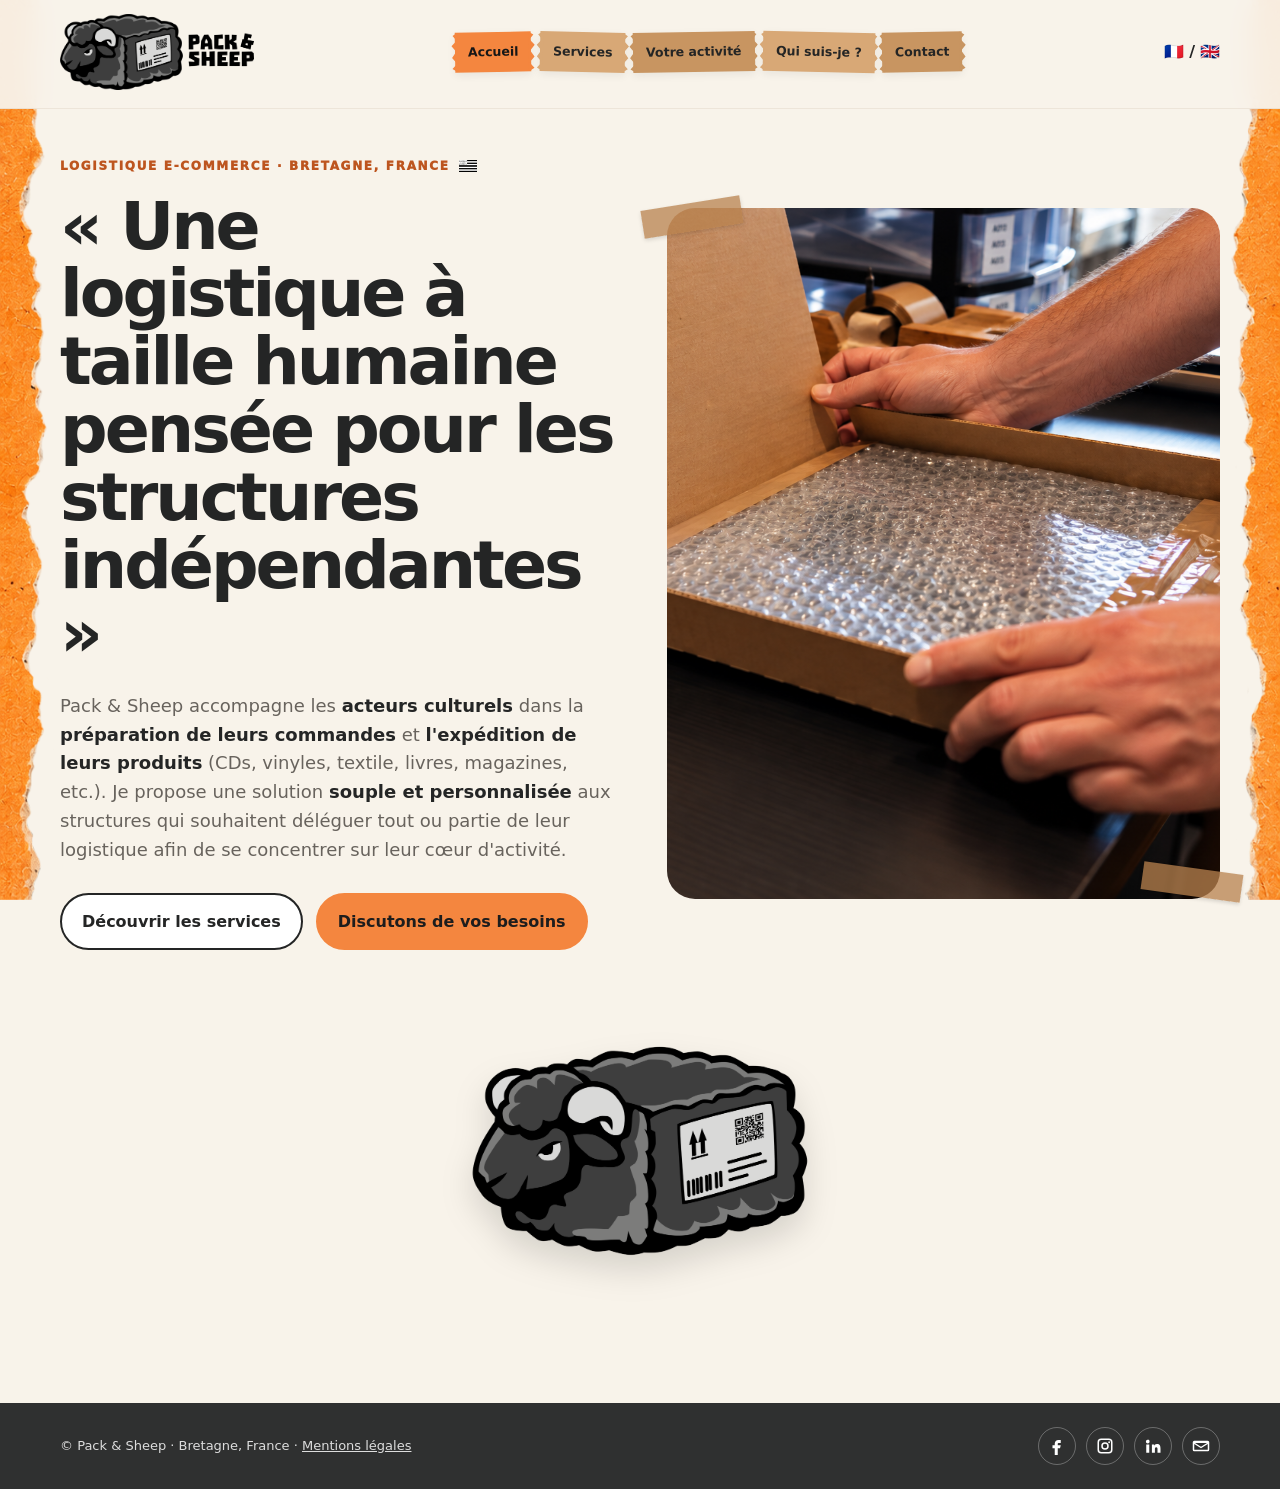
==== index.html @ a70dde85 "Add files via upload Mise en ligne initiale du site Pack & Sheep" ====
<!DOCTYPE html>

<html lang="fr"><head><meta charset="utf-8"/><meta content="width=device-width,initial-scale=1" name="viewport"/><title>Accueil — Pack &amp; Sheep</title><meta content="Logistique à taille humaine pour les structures indépendantes — Bretagne, France." name="description"/><link href="style.css" rel="stylesheet"/></head><body class=""><div class="site"><nav class="nav"><div class="wrap navin"><a class="brand" href="index.html"><img alt="Pack &amp; Sheep" src="assets/logo.png"/></a><div class="links"><a class="tape active" href="index.html">Accueil</a><a class="tape" href="services.html">Services</a><a class="tape" href="activite.html">Votre activité</a><a class="tape" href="qui-suis-je.html">Qui suis-je ?</a><a class="tape" href="contact.html">Contact</a></div><div aria-label="Language" class="lang-switch"><span class="lang-current">🇫🇷</span> / <a href="en/index.html">🇬🇧</a></div><a class="btn orange mobile" href="contact.html">Contact</a></div></nav><main><section class="hero"><div class="wrap hero-grid"><div><div class="eyebrow">Logistique e-commerce · Bretagne, France <img class="location-flag" src="assets/drapeau-breton.png" alt="Drapeau breton"/></div><h1>« Une logistique à taille humaine pensée pour les structures indépendantes »</h1><p class="lead">Pack &amp; Sheep accompagne les <strong>acteurs culturels</strong> dans la <strong>préparation de leurs commandes</strong> et <strong>l'expédition de leurs produits</strong> (CDs, vinyles, textile, livres, magazines, etc.). Je propose une solution <strong>souple et personnalisée</strong> aux structures qui souhaitent déléguer tout ou partie de leur logistique afin de se concentrer sur leur cœur d'activité.</p><div class="actions"><a class="btn light" href="services.html">Découvrir les services</a><a class="btn orange" href="contact.html">Discutons de vos besoins</a></div></div><div class="hero-photo"><img alt="Préparation soigneuse d'une commande" src="assets/emballage.png"/></div></div><div class="mascot"><img alt="Bélier Pack &amp; Sheep" src="assets/sheep.png"/></div></section></main><footer class="footer"><div class="wrap footin"><div class="legal">© Pack &amp; Sheep · Bretagne, France · <a href="mentions-legales.html">Mentions légales</a></div><div class="social"><a aria-label="Facebook" href="https://www.facebook.com/packandsheep" target="_blank"><svg viewbox="0 0 24 24"><path d="M14 8h3V4h-3c-3 0-5 2-5 5v2H6v4h3v9h4v-9h3l1-4h-4V9c0-.7.3-1 1-1z"></path></svg></a><a aria-label="Instagram" href="https://www.instagram.com/packandsheep/" target="_blank"><svg viewbox="0 0 24 24"><path d="M7 2h10a5 5 0 0 1 5 5v10a5 5 0 0 1-5 5H7a5 5 0 0 1-5-5V7a5 5 0 0 1 5-5zm0 2a3 3 0 0 0-3 3v10a3 3 0 0 0 3 3h10a3 3 0 0 0 3-3V7a3 3 0 0 0-3-3H7zm5 3a5 5 0 1 1 0 10 5 5 0 0 1 0-10zm0 2a3 3 0 1 0 0 6 3 3 0 0 0 0-6zm5.5-3.2a1.2 1.2 0 1 1 0 2.4 1.2 1.2 0 0 1 0-2.4z"></path></svg></a><a aria-label="LinkedIn" href="https://linkedin.com/company/packandsheep" rel="noopener noreferrer" target="_blank"><svg viewbox="0 0 24 24"><path d="M4.98 3.5A2.5 2.5 0 1 1 5 8.5a2.5 2.5 0 0 1-.02-5zM3 10h4v11H3V10zm6.5 0h3.83v1.5h.05c.53-1.01 1.84-2.08 3.79-2.08C21.22 9.42 22 12.09 22 15.56V21h-4v-4.82c0-1.15-.02-2.63-1.6-2.63-1.61 0-1.86 1.26-1.86 2.55V21h-4V10z"></path></svg></a><a aria-label="E-mail" href="mailto:packandsheep@gmail.com"><svg viewbox="0 0 24 24"><path d="M3 5h18a2 2 0 0 1 2 2v10a2 2 0 0 1-2 2H3a2 2 0 0 1-2-2V7a2 2 0 0 1 2-2zm9 8 8-5H4l8 5zm0 2L3 9.4V17h18V9.4L12 15z"></path></svg></a></div></div></footer></div><script src="common.js" defer></script></body></html>
---- style.css ----
:root{--ink:#242525;--muted:#68635d;--paper:#f8f3ea;--white:#fff;--orange:#f4863f;--orange2:#ffad73;--line:#ded5c8;--max:1160px;--tape:#b9804e;--charcoal:#2f3030}
*{box-sizing:border-box}html{background:#e97835}body{margin:0;font-family:Inter,ui-sans-serif,system-ui,-apple-system,"Segoe UI",sans-serif;color:var(--ink);line-height:1.6;background:var(--paper)}a{color:inherit}.site{max-width:1440px;margin:auto;min-height:100vh;background:var(--paper);position:relative;display:flex;flex-direction:column;box-shadow:0 0 70px #5d2e1538}.site main{flex:1}
.site:before,.site:after{content:"";position:fixed;z-index:5;top:0;bottom:0;width:clamp(34px,4.2vw,64px);pointer-events:none;background-repeat:no-repeat;background-size:100% 100%}
.site:before{left:0;background-image:url("assets/bordure-gauche.png");background-position:left center}
.site:after{right:0;background-image:url("assets/bordure-droite.png");background-position:right center}
.wrap{width:min(calc(100% - 64px),var(--max));margin:auto}.nav{padding:14px 0 18px;background:#f8f3eaf2;backdrop-filter:blur(12px);position:sticky;top:0;z-index:20;border-bottom:1px solid #8d68451a}.navin{display:flex;align-items:center;justify-content:space-between;gap:20px}.brand img{display:block;width:194px}.links{display:flex;align-items:center;gap:8px;flex-wrap:wrap;justify-content:flex-end}.tape{position:relative;text-decoration:none;font-weight:900;font-size:12.5px;padding:10px 13px;background:#c89561;transform:rotate(-1deg);box-shadow:0 3px 8px #0001}.tape:nth-child(even){transform:rotate(1.2deg);background:#d8a876}.tape:before,.tape:after{content:"";position:absolute;top:0;bottom:0;width:8px;background:inherit}.tape:before{left:-5px;clip-path:polygon(100% 0,35% 8%,85% 20%,20% 34%,78% 48%,25% 63%,88% 78%,28% 91%,100% 100%)}.tape:after{right:-5px;clip-path:polygon(0 0,65% 8%,15% 20%,80% 34%,22% 48%,75% 63%,12% 78%,72% 91%,0 100%)}.tape.active{background:var(--orange);color:#171717}.section{padding:72px 0}.hero{padding:48px 0 78px}.hero-grid,.split{display:grid;grid-template-columns:1fr 1fr;gap:54px;align-items:center}.eyebrow{font-size:12px;font-weight:950;text-transform:uppercase;letter-spacing:.14em;color:#bd551f;margin-bottom:16px}.hero h1,.page-title{font-size:clamp(40px,5.2vw,70px);line-height:1.02;letter-spacing:-.045em;margin:0 0 24px}.lead{font-size:18px;color:var(--muted);max-width:690px}.lead strong,.copy strong{color:var(--ink)}.hero-photo,.bio-photo{position:relative}.hero-photo:before,.hero-photo:after,.bio-photo:before,.bio-photo:after{content:"";position:absolute;width:100px;height:28px;background:#b9824ebf;z-index:3;box-shadow:0 2px 4px #0002}.hero-photo:before,.bio-photo:before{top:-5px;left:-25px;transform:rotate(-9deg)}.hero-photo:after,.bio-photo:after{right:-22px;bottom:3px;transform:rotate(8deg)}.hero-photo img,.photo{width:100%;display:block;border-radius:28px;object-fit:cover}.hero-photo img{aspect-ratio:4/5}.actions{display:flex;gap:13px;flex-wrap:wrap;margin-top:28px}.btn{display:inline-flex;align-items:center;justify-content:center;padding:14px 20px;border-radius:999px;text-decoration:none;font-weight:900;background:var(--ink);color:#fff;border:2px solid var(--ink)}.btn.orange{background:var(--orange);border-color:var(--orange);color:#1d1d1d}.btn.light{background:white;color:var(--ink)}.mascot{display:flex;justify-content:center;margin:10px 0 -25px}.mascot img{width:min(390px,72vw);filter:drop-shadow(0 16px 16px #0002)}.pagehead{padding:60px 0 28px}.pagehead p{max-width:760px}.cards{display:grid;grid-template-columns:1fr 1fr;gap:20px}.card{background:#fff;border:1px solid var(--line);border-radius:26px;overflow:hidden}.card img{width:100%;height:250px;object-fit:cover}.card .copy{padding:28px}.card h2,.card h3{margin:0 0 10px;letter-spacing:-.025em}.card h2{font-size:31px}.card p{color:var(--muted);margin:0}.card.storage{grid-column:1/-1;display:grid;grid-template-columns:.72fr 1.28fr}.card.storage img{height:100%;min-height:270px}.card.storage .copy{display:flex;flex-direction:column;justify-content:center}.report{display:grid;grid-template-columns:150px 1fr;gap:28px;align-items:center;background:#343939;color:#fff;padding:28px;border-radius:26px;margin-top:20px}.report img{width:130px}.report p{color:#dedede;margin:5px 0 0}.report strong,.stand strong,.contactbox strong{color:inherit}.download{margin:34px 0;text-align:center;padding:36px 24px;background:#fff;border:1px dashed #b9a894;border-radius:24px}.download .btn{font-size:19px;padding:17px 25px}.download p{margin:16px 0 0;color:var(--muted)}.stand{background:#2f3030;color:white;border-radius:28px;overflow:hidden;display:grid;grid-template-columns:1.2fr .8fr}.stand img{width:100%;height:100%;min-height:360px;object-fit:cover}.stand .copy{padding:42px;display:flex;justify-content:center;flex-direction:column}.stand p{color:#ddd}.process{margin-top:58px;padding-top:50px;border-top:2px dashed #c9b7a4}.process h2{font-size:42px;margin:0 0 28px}.steps{display:grid;grid-template-columns:repeat(5,1fr);gap:14px}.step{background:#fff;border:1px solid var(--line);border-radius:20px;padding:22px}.bubble{width:38px;height:38px;border-radius:50%;background:var(--orange);display:grid;place-items:center;font-weight:950;margin-bottom:14px}.step h3{margin:0 0 6px;font-size:17px}.step p{font-size:14px;color:var(--muted);margin:0}
.activity{padding:24px 0 82px}.activity-box{display:grid;grid-template-columns:1.1fr .9fr;gap:26px;align-items:stretch}.activity-box>*{min-height:0}.activity-copy,.activity-visual{border-radius:28px;height:100%}.activity-copy{background:var(--orange);padding:42px;color:#222}.activity-copy .lead{color:#2e2925}.activity-visual{background:#343939;padding:18px;display:flex;align-items:stretch;min-height:0;max-height:100%;overflow:hidden}.activity-visual img{width:100%;height:100%;min-height:0;border-radius:18px;object-fit:cover;object-position:center 48%}.tags{display:flex;flex-wrap:wrap;gap:10px;margin-top:25px}.tag{padding:9px 13px;border:1px solid #34271e55;background:#fff7;border-radius:999px;font-weight:850;font-size:13px}.bio-grid{display:grid;grid-template-columns:.9fr 1.1fr;gap:52px;align-items:center}.bio-photo img{width:100%;border-radius:28px;filter:grayscale(1);display:block}.why{margin-top:65px;background:#fff;border-radius:30px;padding:42px;display:grid;grid-template-columns:.42fr 1.16fr .42fr;gap:30px;align-items:center}.why-logo{display:flex;align-items:center;justify-content:center}.why-logo img{width:100%;max-height:205px;object-fit:contain}.why-logo.sheep img{transform:none;width:86%;max-height:185px}.why-logo.cloud img{width:95%;max-height:200px}.contactbox{background:#343939;color:#fff;border-radius:30px;padding:52px;display:grid;grid-template-columns:1.15fr .85fr;gap:40px}.contactbox .lead{color:#ddd}.social-big{display:grid;gap:13px}.social-big a{display:flex;align-items:center;gap:15px;padding:16px 18px;border:1px solid #ffffff2b;border-radius:16px;text-decoration:none;font-weight:900}.social-big svg{width:31px;height:31px;fill:currentColor}.legal-content{max-width:850px}.legal-card{background:#fff;border:1px solid var(--line);border-radius:24px;padding:28px;margin:20px 0}.legal-card h2{margin-top:0}.legal-card p:last-child{margin-bottom:0}.todo{border-left:5px solid var(--orange);padding-left:16px;color:var(--muted)}
.footer{background:#2f3030;color:#fff;padding:24px 0;position:relative;z-index:10}.footin{display:flex;justify-content:space-between;align-items:center;gap:20px}.social{display:flex;gap:10px}.social a{width:38px;height:38px;border:1px solid #ffffff4a;border-radius:50%;display:grid;place-items:center}.social svg{width:18px;height:18px;fill:currentColor}.legal{font-size:13px;color:#ddd}.mobile{display:none}
@media(max-width:1050px){.brand img{width:173px}.tape{font-size:11.5px;padding:9px 10px}.links{gap:6px}}
@media(max-width:820px){.site:before,.site:after{display:none}.wrap{width:min(calc(100% - 32px),var(--max))}.nav{position:sticky}.navin{align-items:center}.links{display:none}.mobile{display:inline-flex}.hero-grid,.split,.bio-grid,.activity-box,.contactbox{grid-template-columns:1fr}.hero-photo{order:-1}.hero-photo img{aspect-ratio:4/3}.cards{grid-template-columns:1fr}.card.storage{grid-column:auto;display:block}.card.storage img{height:240px;min-height:0}.report{grid-template-columns:90px 1fr}.report img{width:82px}.stand{grid-template-columns:1fr}.steps{grid-template-columns:1fr 1fr}.why{grid-template-columns:1fr;padding:28px}.why-logo img{max-height:160px}.footin{align-items:flex-start;flex-direction:column}.hero h1,.page-title{font-size:43px}.section{padding:55px 0}.hero-photo:before,.hero-photo:after,.bio-photo:before,.bio-photo:after{width:75px;height:22px}}
@media(max-width:520px){.steps{grid-template-columns:1fr}.brand img{width:160px}.report{grid-template-columns:1fr}.contactbox{padding:30px}.activity-copy{padding:28px}}

.lang-switch{display:flex;align-items:center;gap:5px;white-space:nowrap;font-weight:900;font-size:16px;padding:0;background:transparent;border:0}.lang-switch a{text-decoration:none;opacity:1}.lang-current{opacity:1}
@media(max-width:1050px){.lang-switch{font-size:14px;padding:6px 7px}}
@media(max-width:820px){.lang-switch{margin-left:auto}.navin>.mobile{margin-left:0}}

.location-flag{height:1em;width:auto;vertical-align:-0.12em;margin-left:.28em;display:inline-block}


/* ===== V3.9 — responsive mobile ===== */
.mobile-menu-toggle{display:none}
@media (max-width:820px){
  html{background:var(--paper);overflow-x:hidden}
  body{overflow-x:hidden}
  .site{width:100%;max-width:none;box-shadow:none;overflow:hidden}
  .site:before,.site:after{display:none!important}
  .wrap{width:min(calc(100% - 36px),var(--max))}

  .nav{padding:9px 0 10px;position:sticky;top:0;z-index:100;background:#f8f3eafa;backdrop-filter:blur(14px)}
  .navin{display:grid;grid-template-columns:minmax(0,1fr) auto auto;gap:10px;position:relative}
  .brand{min-width:0;display:flex;align-items:center}
  .brand img{width:154px;max-width:100%;height:auto}
  .lang-switch{font-size:14px;gap:3px;margin:0;padding:0;align-self:center}
  .navin>.mobile{display:none!important}
  .mobile-menu-toggle{display:grid;width:42px;height:42px;padding:0;border:1px solid #d9cdbf;border-radius:12px;background:#fff;place-items:center;cursor:pointer;color:var(--ink)}
  .mobile-menu-toggle span,.mobile-menu-toggle:before,.mobile-menu-toggle:after{content:"";display:block;width:20px;height:2px;background:currentColor;border-radius:2px;transition:transform .2s,opacity .2s}
  .mobile-menu-toggle span{margin:4px 0}
  .mobile-menu-toggle[aria-expanded="true"] span{opacity:0}
  .mobile-menu-toggle[aria-expanded="true"]:before{transform:translateY(6px) rotate(45deg)}
  .mobile-menu-toggle[aria-expanded="true"]:after{transform:translateY(-6px) rotate(-45deg)}
  .links{display:none;position:absolute;left:0;right:0;top:calc(100% + 10px);padding:14px 18px 18px;background:#f8f3ea;border:1px solid #ded5c8;border-radius:0 0 18px 18px;box-shadow:0 16px 30px #0002;flex-direction:column;align-items:stretch;gap:8px}
  .links.mobile-open{display:flex}
  .tape,.tape:nth-child(even){display:block;width:100%;font-size:14px;padding:11px 15px;text-align:center;transform:none}

  .hero{padding:28px 0 48px}
  .hero-grid,.split,.bio-grid,.activity-box,.contactbox{grid-template-columns:1fr;gap:28px}
  .hero-grid{display:flex;flex-direction:column}
  .hero-grid>div:first-child{order:1}.hero-photo{order:2}
  .eyebrow{font-size:11px;margin-bottom:12px}
  .hero h1,.page-title{font-size:clamp(36px,10vw,48px);line-height:1.04;margin-bottom:20px}
  .lead{font-size:16px;line-height:1.65}
  .actions{display:grid;grid-template-columns:1fr;gap:10px;margin-top:24px}
  .btn{width:100%;min-height:50px;padding:13px 18px;text-align:center}
  .hero-photo img{aspect-ratio:4/3;border-radius:22px}
  .hero-photo:before,.hero-photo:after,.bio-photo:before,.bio-photo:after{width:70px;height:20px}
  .mascot{margin:22px 0 -12px}.mascot img{width:min(290px,76vw)}

  .section{padding:46px 0}.pagehead{padding:38px 0 18px}
  .cards{grid-template-columns:1fr;gap:16px}.card{border-radius:20px}.card img{height:210px}.card .copy{padding:22px}.card h2{font-size:27px}
  .card.storage{grid-column:auto;display:block}.card.storage img{height:205px;min-height:0}
  .report{grid-template-columns:76px 1fr;gap:18px;padding:22px;border-radius:20px}.report img{width:72px}
  .download{margin:25px 0;padding:27px 18px}.download .btn{font-size:16px}
  .stand{grid-template-columns:1fr;border-radius:22px}.stand img{min-height:0;height:250px}.stand .copy{padding:27px}
  .process{margin-top:42px;padding-top:38px}.process h2{font-size:32px}.steps{grid-template-columns:1fr;gap:12px}.step{padding:19px}

  .activity{padding:16px 0 52px}.activity-box{gap:18px}.activity-copy{padding:27px;border-radius:22px}.activity-visual{padding:12px;border-radius:22px}.activity-visual img{height:auto;aspect-ratio:1/1;object-fit:cover}
  .tags{gap:8px}.tag{font-size:12px;padding:8px 11px}

  .bio-grid{gap:30px}.bio-photo img{border-radius:22px}
  .why{margin-top:42px;padding:26px 20px;grid-template-columns:1fr;gap:18px;border-radius:22px}
  .why>div:nth-child(2){order:1}.why-logo.sheep{order:2}.why-logo.cloud{order:3}
  .why-logo img{max-height:145px}.why-logo.sheep img{width:auto;max-width:62%;max-height:145px}.why-logo.cloud img{width:auto;max-width:72%;max-height:155px}

  .contactbox{padding:28px 22px;border-radius:22px}.social-big a{padding:14px 15px}.social-big svg{width:28px;height:28px}
  .legal-card{padding:21px 19px;border-radius:18px}

  .footer{padding:22px 0}.footin{flex-direction:column;align-items:center;gap:17px;text-align:center}.legal{font-size:12px}.social{justify-content:center;flex-wrap:wrap}.social a{width:42px;height:42px}
}
@media (max-width:390px){
  .wrap{width:calc(100% - 28px)}
  .brand img{width:140px}
  .navin{gap:7px}
  .mobile-menu-toggle{width:39px;height:39px}
  .hero h1,.page-title{font-size:34px}
  .contactbox{padding:24px 18px}
}
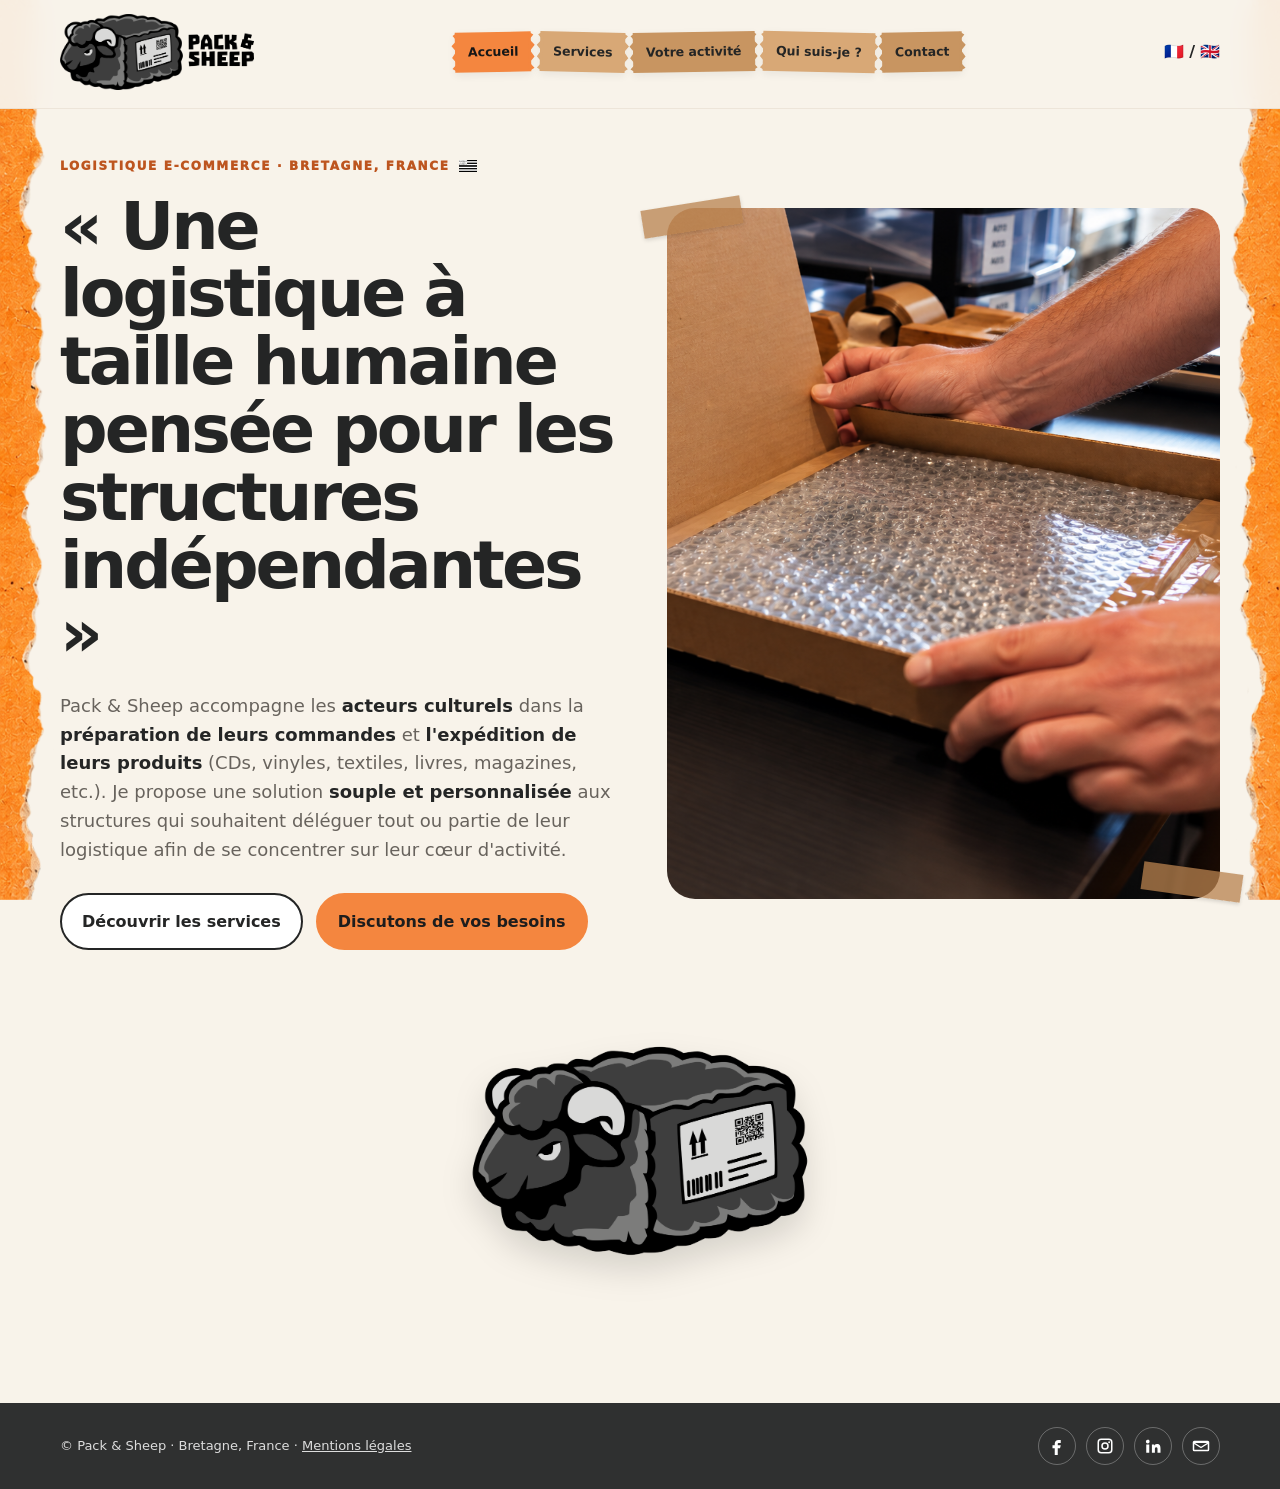
==== commit ac9fcbc9: "Fix HTML formatting and structure" ====
--- a/index.html
+++ b/index.html
@@ -1,3 +1,3 @@
 <!DOCTYPE html>
 
-<html lang="fr"><head><meta charset="utf-8"/><meta content="width=device-width,initial-scale=1" name="viewport"/><title>Accueil — Pack &amp; Sheep</title><meta content="Logistique à taille humaine pour les structures indépendantes — Bretagne, France." name="description"/><link href="style.css" rel="stylesheet"/></head><body class=""><div class="site"><nav class="nav"><div class="wrap navin"><a class="brand" href="index.html"><img alt="Pack &amp; Sheep" src="assets/logo.png"/></a><div class="links"><a class="tape active" href="index.html">Accueil</a><a class="tape" href="services.html">Services</a><a class="tape" href="activite.html">Votre activité</a><a class="tape" href="qui-suis-je.html">Qui suis-je ?</a><a class="tape" href="contact.html">Contact</a></div><div aria-label="Language" class="lang-switch"><span class="lang-current">🇫🇷</span> / <a href="en/index.html">🇬🇧</a></div><a class="btn orange mobile" href="contact.html">Contact</a></div></nav><main><section class="hero"><div class="wrap hero-grid"><div><div class="eyebrow">Logistique e-commerce · Bretagne, France <img class="location-flag" src="assets/drapeau-breton.png" alt="Drapeau breton"/></div><h1>« Une logistique à taille humaine pensée pour les structures indépendantes »</h1><p class="lead">Pack &amp; Sheep accompagne les <strong>acteurs culturels</strong> dans la <strong>préparation de leurs commandes</strong> et <strong>l'expédition de leurs produits</strong> (CDs, vinyles, textile, livres, magazines, etc.). Je propose une solution <strong>souple et personnalisée</strong> aux structures qui souhaitent déléguer tout ou partie de leur logistique afin de se concentrer sur leur cœur d'activité.</p><div class="actions"><a class="btn light" href="services.html">Découvrir les services</a><a class="btn orange" href="contact.html">Discutons de vos besoins</a></div></div><div class="hero-photo"><img alt="Préparation soigneuse d'une commande" src="assets/emballage.png"/></div></div><div class="mascot"><img alt="Bélier Pack &amp; Sheep" src="assets/sheep.png"/></div></section></main><footer class="footer"><div class="wrap footin"><div class="legal">© Pack &amp; Sheep · Bretagne, France · <a href="mentions-legales.html">Mentions légales</a></div><div class="social"><a aria-label="Facebook" href="https://www.facebook.com/packandsheep" target="_blank"><svg viewbox="0 0 24 24"><path d="M14 8h3V4h-3c-3 0-5 2-5 5v2H6v4h3v9h4v-9h3l1-4h-4V9c0-.7.3-1 1-1z"></path></svg></a><a aria-label="Instagram" href="https://www.instagram.com/packandsheep/" target="_blank"><svg viewbox="0 0 24 24"><path d="M7 2h10a5 5 0 0 1 5 5v10a5 5 0 0 1-5 5H7a5 5 0 0 1-5-5V7a5 5 0 0 1 5-5zm0 2a3 3 0 0 0-3 3v10a3 3 0 0 0 3 3h10a3 3 0 0 0 3-3V7a3 3 0 0 0-3-3H7zm5 3a5 5 0 1 1 0 10 5 5 0 0 1 0-10zm0 2a3 3 0 1 0 0 6 3 3 0 0 0 0-6zm5.5-3.2a1.2 1.2 0 1 1 0 2.4 1.2 1.2 0 0 1 0-2.4z"></path></svg></a><a aria-label="LinkedIn" href="https://linkedin.com/company/packandsheep" rel="noopener noreferrer" target="_blank"><svg viewbox="0 0 24 24"><path d="M4.98 3.5A2.5 2.5 0 1 1 5 8.5a2.5 2.5 0 0 1-.02-5zM3 10h4v11H3V10zm6.5 0h3.83v1.5h.05c.53-1.01 1.84-2.08 3.79-2.08C21.22 9.42 22 12.09 22 15.56V21h-4v-4.82c0-1.15-.02-2.63-1.6-2.63-1.61 0-1.86 1.26-1.86 2.55V21h-4V10z"></path></svg></a><a aria-label="E-mail" href="mailto:packandsheep@gmail.com"><svg viewbox="0 0 24 24"><path d="M3 5h18a2 2 0 0 1 2 2v10a2 2 0 0 1-2 2H3a2 2 0 0 1-2-2V7a2 2 0 0 1 2-2zm9 8 8-5H4l8 5zm0 2L3 9.4V17h18V9.4L12 15z"></path></svg></a></div></div></footer></div><script src="common.js" defer></script></body></html>+<html lang="fr"><head><meta charset="utf-8"/><meta content="width=device-width,initial-scale=1" name="viewport"/><title>Accueil — Pack &amp; Sheep</title><meta content="Logistique à taille humaine pour les structures indépendantes — Bretagne, France." name="description"/><link href="style.css" rel="stylesheet"/></head><body class=""><div class="site"><nav class="nav"><div class="wrap navin"><a class="brand" href="index.html"><img alt="Pack &amp; Sheep" src="assets/logo.png"/></a><div class="links"><a class="tape active" href="index.html">Accueil</a><a class="tape" href="services.html">Services</a><a class="tape" href="activite.html">Votre activité</a><a class="tape" href="qui-suis-je.html">Qui suis-je ?</a><a class="tape" href="contact.html">Contact</a></div><div aria-label="Language" class="lang-switch"><span class="lang-current">🇫🇷</span> / <a href="en/index.html">🇬🇧</a></div><a class="btn orange mobile" href="contact.html">Contact</a></div></nav><main><section class="hero"><div class="wrap hero-grid"><div><div class="eyebrow">Logistique e-commerce · Bretagne, France <img class="location-flag" src="assets/drapeau-breton.png" alt="Drapeau breton"/></div><h1>« Une logistique à taille humaine pensée pour les structures indépendantes »</h1><p class="lead">Pack &amp; Sheep accompagne les <strong>acteurs culturels</strong> dans la <strong>préparation de leurs commandes</strong> et <strong>l'expédition de leurs produits</strong> (CDs, vinyles, textiles, livres, magazines, etc.). Je propose une solution <strong>souple et personnalisée</strong> aux structures qui souhaitent déléguer tout ou partie de leur logistique afin de se concentrer sur leur cœur d'activité.</p><div class="actions"><a class="btn light" href="services.html">Découvrir les services</a><a class="btn orange" href="contact.html">Discutons de vos besoins</a></div></div><div class="hero-photo"><img alt="Préparation soigneuse d'une commande" src="assets/emballage.png"/></div></div><div class="mascot"><img alt="Bélier Pack &amp; Sheep" src="assets/sheep.png"/></div></section></main><footer class="footer"><div class="wrap footin"><div class="legal">© Pack &amp; Sheep · Bretagne, France · <a href="mentions-legales.html">Mentions légales</a></div><div class="social"><a aria-label="Facebook" href="https://www.facebook.com/packandsheep" target="_blank"><svg viewbox="0 0 24 24"><path d="M14 8h3V4h-3c-3 0-5 2-5 5v2H6v4h3v9h4v-9h3l1-4h-4V9c0-.7.3-1 1-1z"></path></svg></a><a aria-label="Instagram" href="https://www.instagram.com/packandsheep/" target="_blank"><svg viewbox="0 0 24 24"><path d="M7 2h10a5 5 0 0 1 5 5v10a5 5 0 0 1-5 5H7a5 5 0 0 1-5-5V7a5 5 0 0 1 5-5zm0 2a3 3 0 0 0-3 3v10a3 3 0 0 0 3 3h10a3 3 0 0 0 3-3V7a3 3 0 0 0-3-3H7zm5 3a5 5 0 1 1 0 10 5 5 0 0 1 0-10zm0 2a3 3 0 1 0 0 6 3 3 0 0 0 0-6zm5.5-3.2a1.2 1.2 0 1 1 0 2.4 1.2 1.2 0 0 1 0-2.4z"></path></svg></a><a aria-label="LinkedIn" href="https://linkedin.com/company/packandsheep" rel="noopener noreferrer" target="_blank"><svg viewbox="0 0 24 24"><path d="M4.98 3.5A2.5 2.5 0 1 1 5 8.5a2.5 2.5 0 0 1-.02-5zM3 10h4v11H3V10zm6.5 0h3.83v1.5h.05c.53-1.01 1.84-2.08 3.79-2.08C21.22 9.42 22 12.09 22 15.56V21h-4v-4.82c0-1.15-.02-2.63-1.6-2.63-1.61 0-1.86 1.26-1.86 2.55V21h-4V10z"></path></svg></a><a aria-label="E-mail" href="mailto:packandsheep@gmail.com"><svg viewbox="0 0 24 24"><path d="M3 5h18a2 2 0 0 1 2 2v10a2 2 0 0 1-2 2H3a2 2 0 0 1-2-2V7a2 2 0 0 1 2-2zm9 8 8-5H4l8 5zm0 2L3 9.4V17h18V9.4L12 15z"></path></svg></a></div></div></footer></div><script src="common.js" defer></script></body></html>
